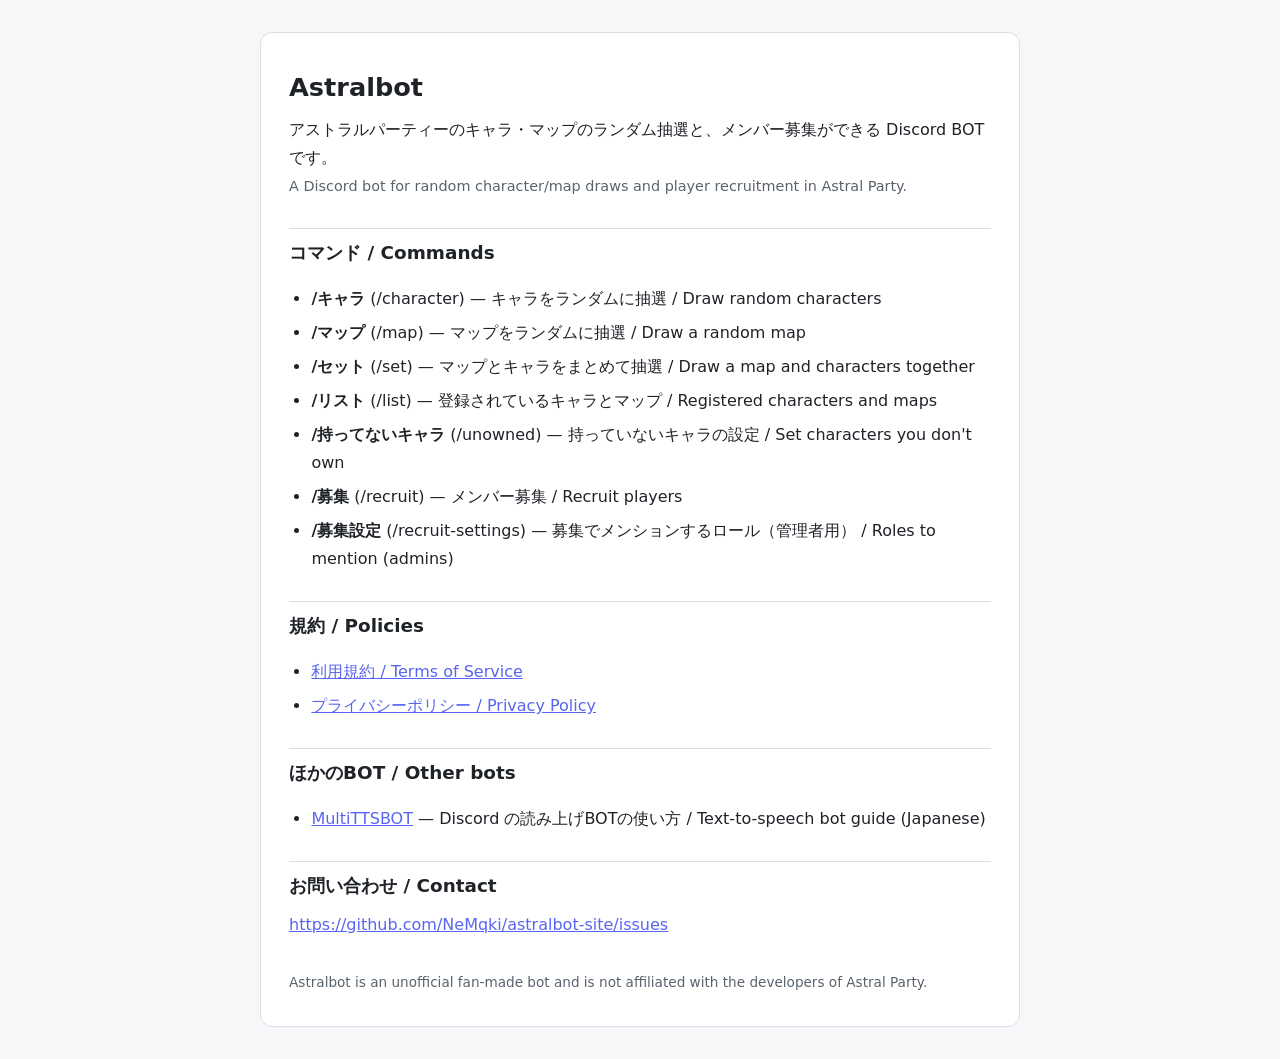
==== index.html @ 7a22a89e "Add MultiTTSBOT usage page Co-Authored-By: Claude Opus 5.5 <noreply@anthropic.com>" ====
<!doctype html>
<html lang="ja">
<head>
<meta charset="utf-8">
<meta name="viewport" content="width=device-width, initial-scale=1">
<title>Astralbot</title>
<link rel="stylesheet" href="style.css">
</head>
<body>
<main>
<h1>Astralbot</h1>
<p>アストラルパーティーのキャラ・マップのランダム抽選と、メンバー募集ができる Discord BOT です。<br>
<span class="sub">A Discord bot for random character/map draws and player recruitment in Astral Party.</span></p>

<h2>コマンド / Commands</h2>
<ul>
  <li><b>/キャラ</b> (/character) — キャラをランダムに抽選 / Draw random characters</li>
  <li><b>/マップ</b> (/map) — マップをランダムに抽選 / Draw a random map</li>
  <li><b>/セット</b> (/set) — マップとキャラをまとめて抽選 / Draw a map and characters together</li>
  <li><b>/リスト</b> (/list) — 登録されているキャラとマップ / Registered characters and maps</li>
  <li><b>/持ってないキャラ</b> (/unowned) — 持っていないキャラの設定 / Set characters you don't own</li>
  <li><b>/募集</b> (/recruit) — メンバー募集 / Recruit players</li>
  <li><b>/募集設定</b> (/recruit-settings) — 募集でメンションするロール（管理者用） / Roles to mention (admins)</li>
</ul>

<h2>規約 / Policies</h2>
<ul>
  <li><a href="terms.html">利用規約 / Terms of Service</a></li>
  <li><a href="privacy.html">プライバシーポリシー / Privacy Policy</a></li>
</ul>

<h2>ほかのBOT / Other bots</h2>
<ul>
  <li><a href="tts/">MultiTTSBOT</a> — Discord の読み上げBOTの使い方 / Text-to-speech bot guide (Japanese)</li>
</ul>

<h2>お問い合わせ / Contact</h2>
<p><a href="https://github.com/NeMqki/astralbot-site/issues">https://github.com/NeMqki/astralbot-site/issues</a></p>

<footer>Astralbot is an unofficial fan-made bot and is not affiliated with the developers of Astral Party.</footer>
</main>
</body>
</html>
---- style.css ----
:root {
  --bg: #f7f7f9;
  --card: #ffffff;
  --text: #1f2328;
  --sub: #59636e;
  --line: #d8dee4;
  --accent: #5865f2;
}
@media (prefers-color-scheme: dark) {
  :root {
    --bg: #1e1f22;
    --card: #2b2d31;
    --text: #f2f3f5;
    --sub: #b5bac1;
    --line: #3f4147;
    --accent: #8891f2;
  }
}
* { box-sizing: border-box; }
body {
  margin: 0;
  background: var(--bg);
  color: var(--text);
  font-family: system-ui, -apple-system, "Segoe UI", "Hiragino Sans", "Yu Gothic UI", Meiryo, sans-serif;
  line-height: 1.75;
}
main {
  max-width: 760px;
  margin: 32px auto;
  padding: 32px 28px;
  background: var(--card);
  border: 1px solid var(--line);
  border-radius: 12px;
}
@media (max-width: 800px) {
  main { margin: 0; border-radius: 0; border-left: 0; border-right: 0; padding: 24px 16px; }
}
h1 { font-size: 1.6rem; margin: 0 0 4px; }
h2 { font-size: 1.15rem; margin: 28px 0 8px; padding-top: 8px; border-top: 1px solid var(--line); }
h3 { font-size: 1rem; margin: 16px 0 4px; }
p, li { margin: 6px 0; }
ul, ol { padding-left: 1.4em; }
a { color: var(--accent); }
.sub { color: var(--sub); font-size: 0.9rem; }
nav.lang { display: flex; gap: 12px; margin: 0 0 20px; font-size: 0.95rem; }
nav.lang a { text-decoration: none; padding: 2px 10px; border: 1px solid var(--line); border-radius: 999px; }
section + section { margin-top: 48px; padding-top: 8px; border-top: 3px double var(--line); }
footer { margin-top: 32px; color: var(--sub); font-size: 0.85rem; }
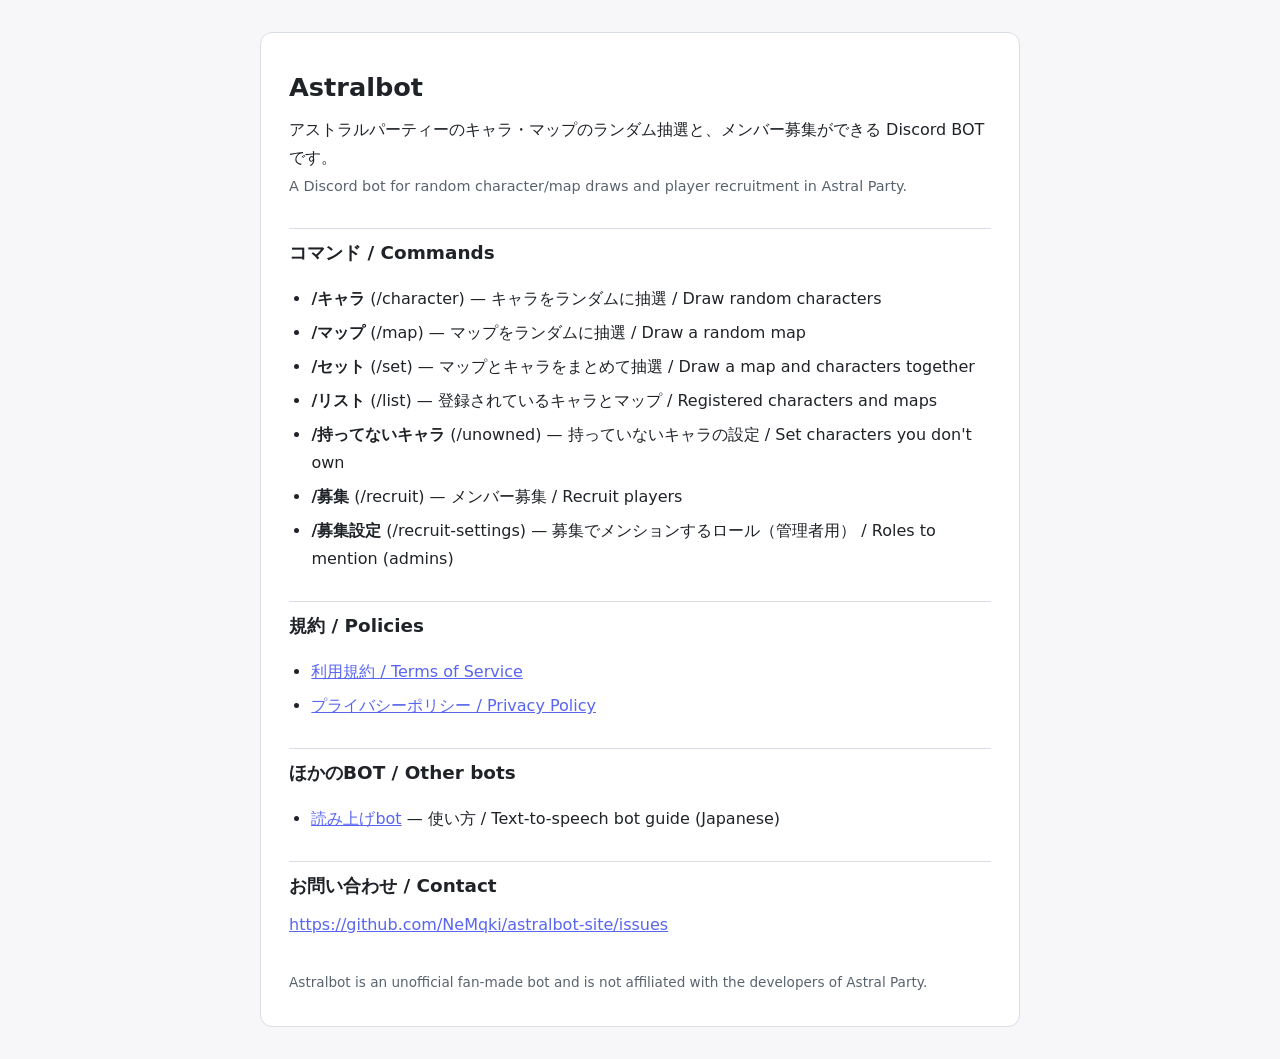
==== commit 7a5d9b9e: "Rename MultiTTSBOT to 読み上げbot on the site Co-Authored-By: Claude Opus 5.5 <noreply@anthropic.com>" ====
--- a/index.html
+++ b/index.html
@@ -31,7 +31,7 @@
 
 <h2>ほかのBOT / Other bots</h2>
 <ul>
-  <li><a href="tts/">MultiTTSBOT</a> — Discord の読み上げBOTの使い方 / Text-to-speech bot guide (Japanese)</li>
+  <li><a href="tts/">読み上げbot</a> — 使い方 / Text-to-speech bot guide (Japanese)</li>
 </ul>
 
 <h2>お問い合わせ / Contact</h2>
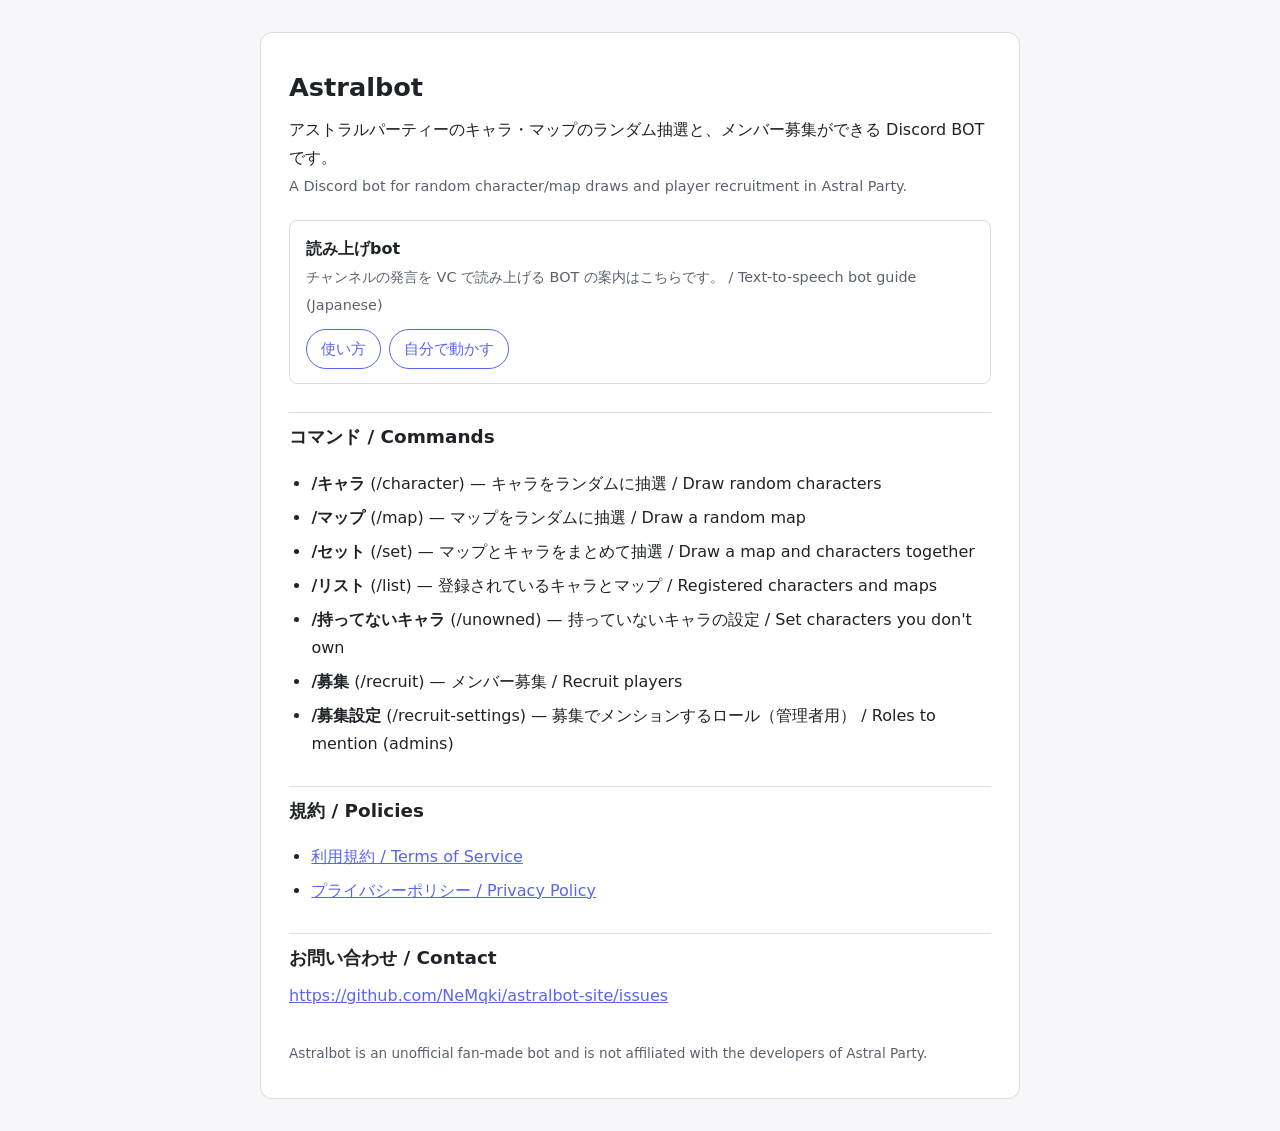
==== commit 0c4e195c: "Show the TTS bot near the top of the site Co-Authored-By: Claude Opus 5.5 <noreply@anthropic.com>" ====
--- a/index.html
+++ b/index.html
@@ -11,6 +11,12 @@
 <h1>Astralbot</h1>
 <p>アストラルパーティーのキャラ・マップのランダム抽選と、メンバー募集ができる Discord BOT です。<br>
 <span class="sub">A Discord bot for random character/map draws and player recruitment in Astral Party.</span></p>
+
+<aside class="other-bot">
+  <p><b>読み上げbot</b><br>
+  <span class="sub">チャンネルの発言を VC で読み上げる BOT の案内はこちらです。 / Text-to-speech bot guide (Japanese)</span></p>
+  <p class="other-bot-links"><a href="tts/">使い方</a><a href="tts/selfhost.html">自分で動かす</a></p>
+</aside>
 
 <h2>コマンド / Commands</h2>
 <ul>
@@ -29,11 +35,6 @@
   <li><a href="privacy.html">プライバシーポリシー / Privacy Policy</a></li>
 </ul>
 
-<h2>ほかのBOT / Other bots</h2>
-<ul>
-  <li><a href="tts/">読み上げbot</a> — 使い方 / Text-to-speech bot guide (Japanese)</li>
-</ul>
-
 <h2>お問い合わせ / Contact</h2>
 <p><a href="https://github.com/NeMqki/astralbot-site/issues">https://github.com/NeMqki/astralbot-site/issues</a></p>
 
--- a/style.css
+++ b/style.css
@@ -46,3 +46,8 @@
 nav.lang a { text-decoration: none; padding: 2px 10px; border: 1px solid var(--line); border-radius: 999px; }
 section + section { margin-top: 48px; padding-top: 8px; border-top: 3px double var(--line); }
 footer { margin-top: 32px; color: var(--sub); font-size: 0.85rem; }
+.other-bot { margin: 20px 0 0; padding: 14px 16px; border: 1px solid var(--line); border-radius: 8px; }
+.other-bot p { margin: 0; }
+.other-bot-links { display: flex; flex-wrap: wrap; gap: 8px; margin-top: 10px !important; }
+.other-bot-links a { padding: 6px 14px; border: 1px solid var(--accent); border-radius: 999px; font-size: 0.95rem; text-decoration: none; }
+.other-bot-links a:hover { background: var(--accent); color: var(--card); }
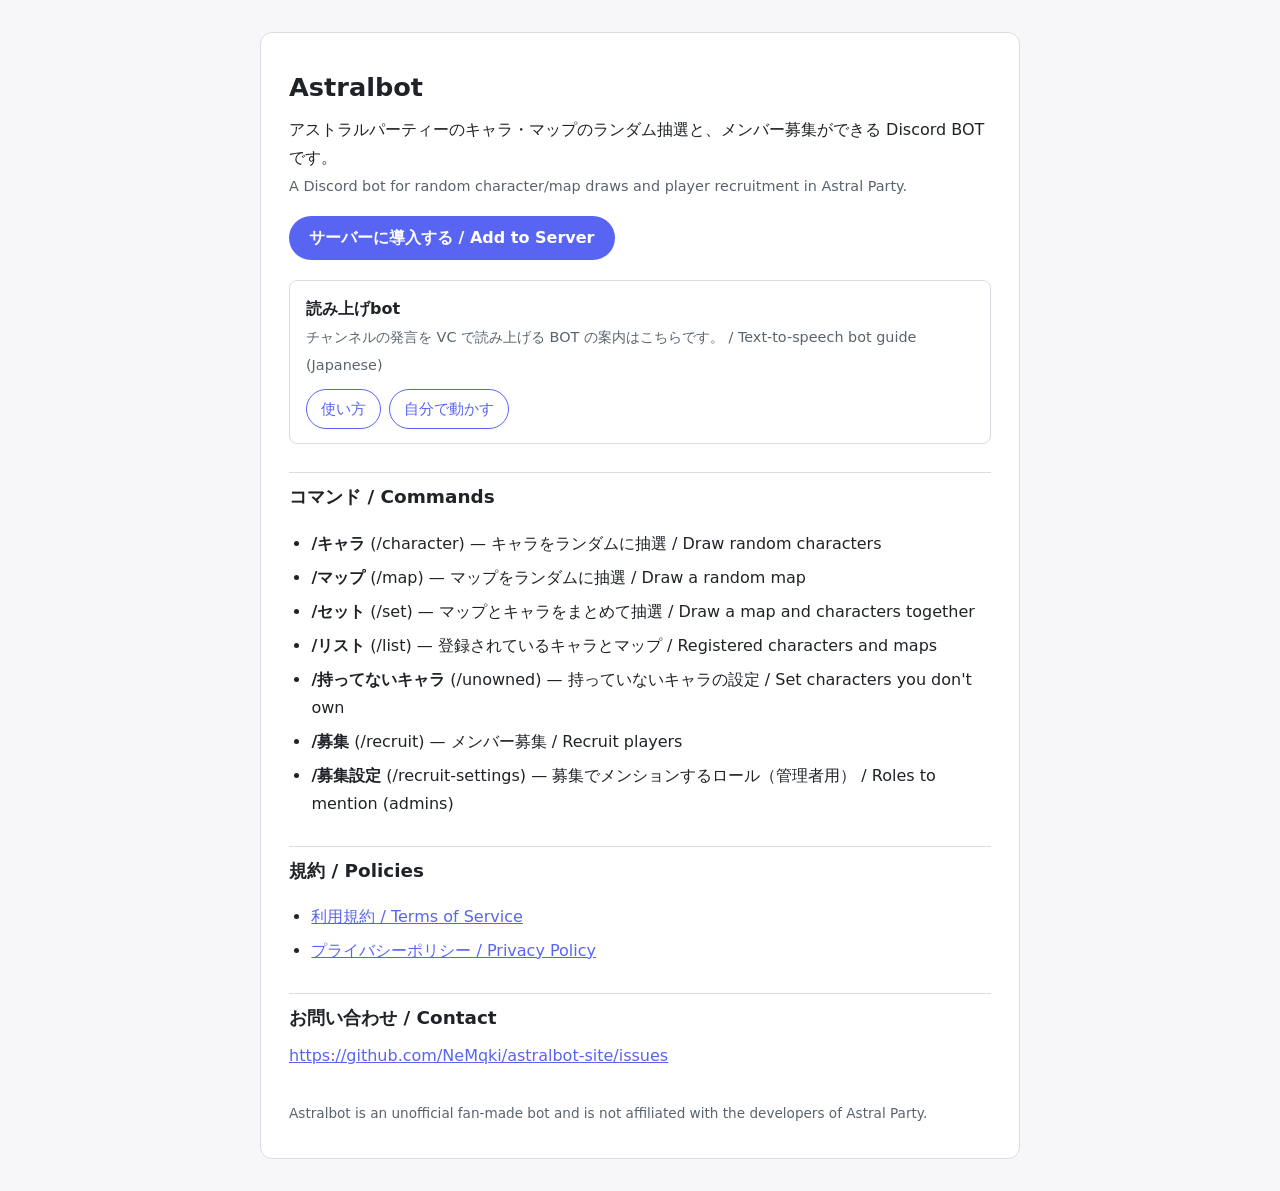
==== commit 9b392d85: "Add invite link to the top page Co-Authored-By: Claude Opus 5.5 <noreply@anthropic.com>" ====
--- a/index.html
+++ b/index.html
@@ -4,13 +4,15 @@
 <meta charset="utf-8">
 <meta name="viewport" content="width=device-width, initial-scale=1">
 <title>Astralbot</title>
-<link rel="stylesheet" href="style.css">
+<link rel="stylesheet" href="style.css?v=2">
 </head>
 <body>
 <main>
 <h1>Astralbot</h1>
 <p>アストラルパーティーのキャラ・マップのランダム抽選と、メンバー募集ができる Discord BOT です。<br>
 <span class="sub">A Discord bot for random character/map draws and player recruitment in Astral Party.</span></p>
+
+<p class="invite"><a href="https://discord.com/oauth2/authorize?client_id=1564481548802203668">サーバーに導入する / Add to Server</a></p>
 
 <aside class="other-bot">
   <p><b>読み上げbot</b><br>
--- a/style.css
+++ b/style.css
@@ -46,6 +46,9 @@
 nav.lang a { text-decoration: none; padding: 2px 10px; border: 1px solid var(--line); border-radius: 999px; }
 section + section { margin-top: 48px; padding-top: 8px; border-top: 3px double var(--line); }
 footer { margin-top: 32px; color: var(--sub); font-size: 0.85rem; }
+.invite { margin: 16px 0 0; }
+.invite a { display: inline-block; padding: 8px 20px; background: var(--accent); color: var(--card); border-radius: 999px; font-weight: 600; text-decoration: none; }
+.invite a:hover { opacity: 0.85; }
 .other-bot { margin: 20px 0 0; padding: 14px 16px; border: 1px solid var(--line); border-radius: 8px; }
 .other-bot p { margin: 0; }
 .other-bot-links { display: flex; flex-wrap: wrap; gap: 8px; margin-top: 10px !important; }
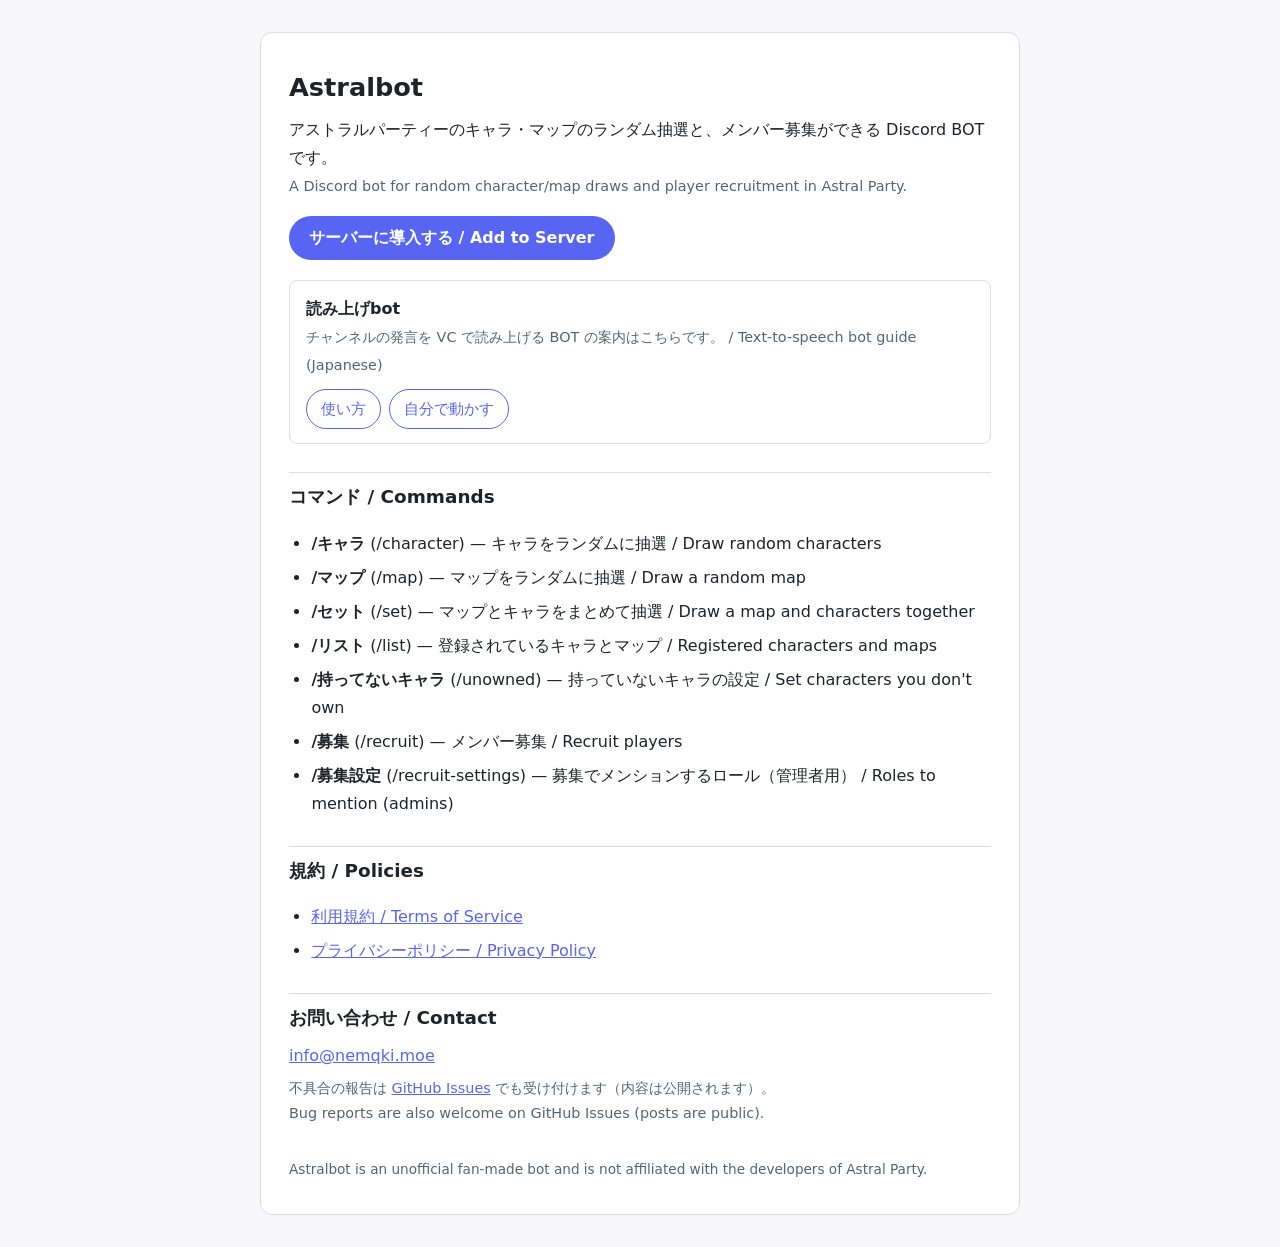
==== commit 78c3d3f8: "Use email as the contact address Co-Authored-By: Claude Opus 5.5 <noreply@anthropic.com>" ====
--- a/index.html
+++ b/index.html
@@ -38,7 +38,8 @@
 </ul>
 
 <h2>お問い合わせ / Contact</h2>
-<p><a href="https://github.com/NeMqki/astralbot-site/issues">https://github.com/NeMqki/astralbot-site/issues</a></p>
+<p><a href="mailto:info@nemqki.moe">info@nemqki.moe</a></p>
+<p class="sub">不具合の報告は <a href="https://github.com/NeMqki/astralbot-site/issues">GitHub Issues</a> でも受け付けます（内容は公開されます）。<br>Bug reports are also welcome on GitHub Issues (posts are public).</p>
 
 <footer>Astralbot is an unofficial fan-made bot and is not affiliated with the developers of Astral Party.</footer>
 </main>
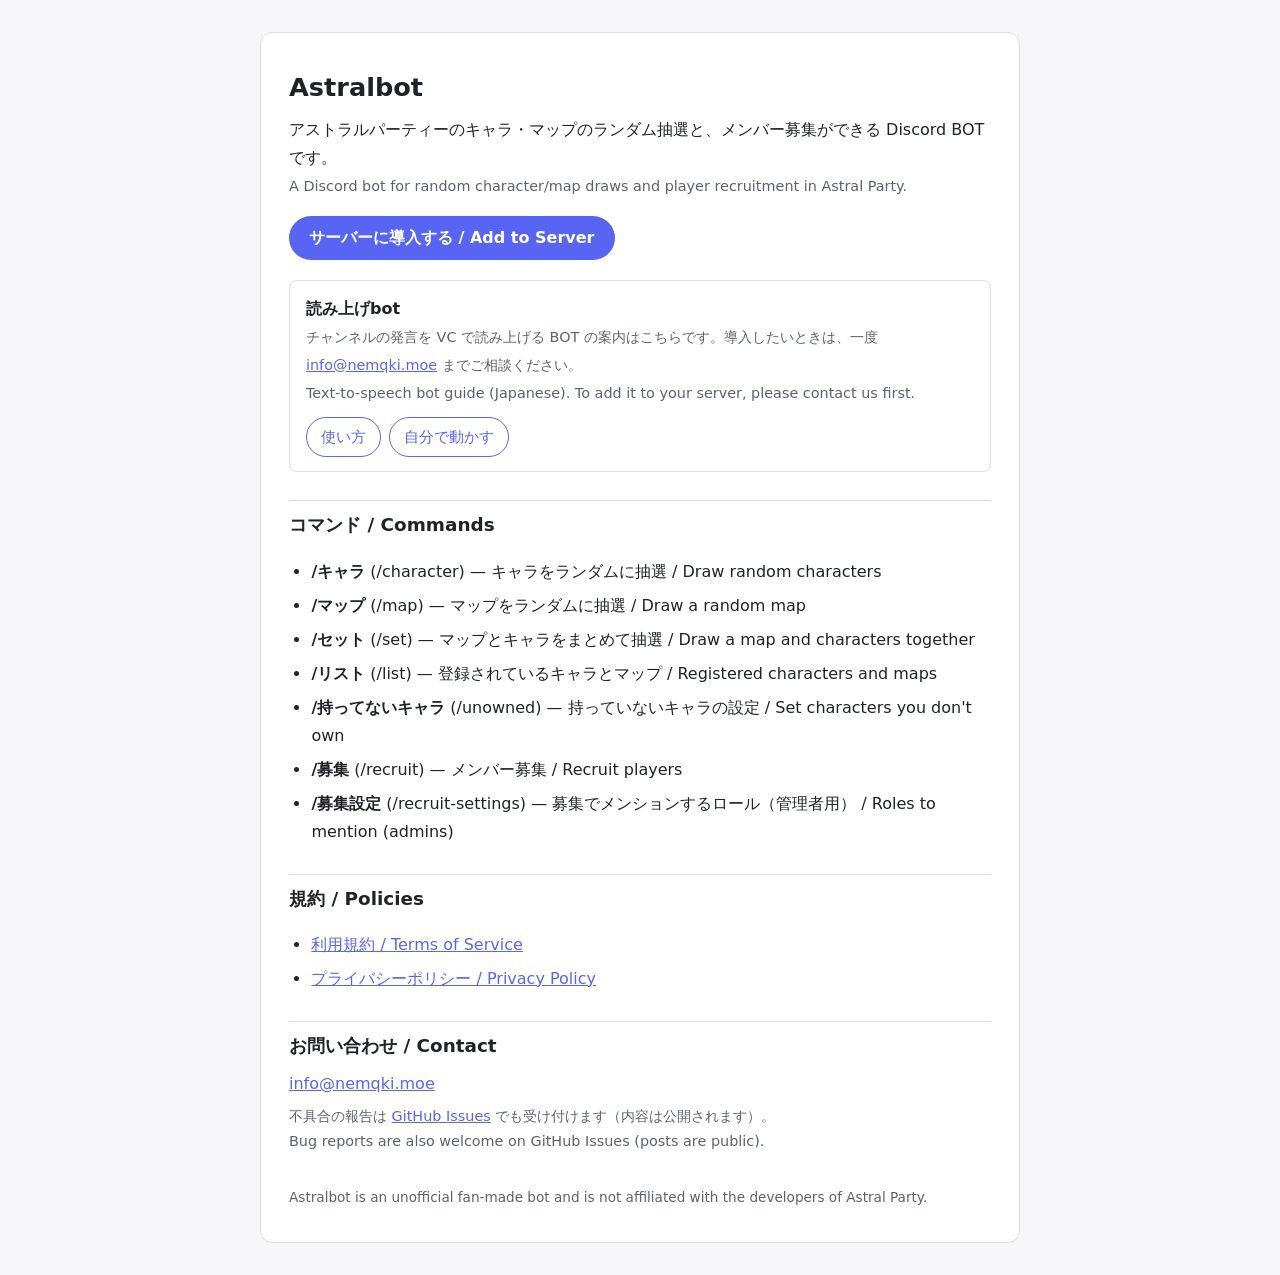
==== commit 879d0934: "Ask people to get in touch before adding the TTS bot Co-Authored-By: Claude Opus 5.5 <noreply@anthro" ====
--- a/index.html
+++ b/index.html
@@ -16,7 +16,8 @@
 
 <aside class="other-bot">
   <p><b>読み上げbot</b><br>
-  <span class="sub">チャンネルの発言を VC で読み上げる BOT の案内はこちらです。 / Text-to-speech bot guide (Japanese)</span></p>
+  <span class="sub">チャンネルの発言を VC で読み上げる BOT の案内はこちらです。導入したいときは、一度 <a href="mailto:info@nemqki.moe">info@nemqki.moe</a> までご相談ください。<br>
+  Text-to-speech bot guide (Japanese). To add it to your server, please contact us first.</span></p>
   <p class="other-bot-links"><a href="tts/">使い方</a><a href="tts/selfhost.html">自分で動かす</a></p>
 </aside>
 
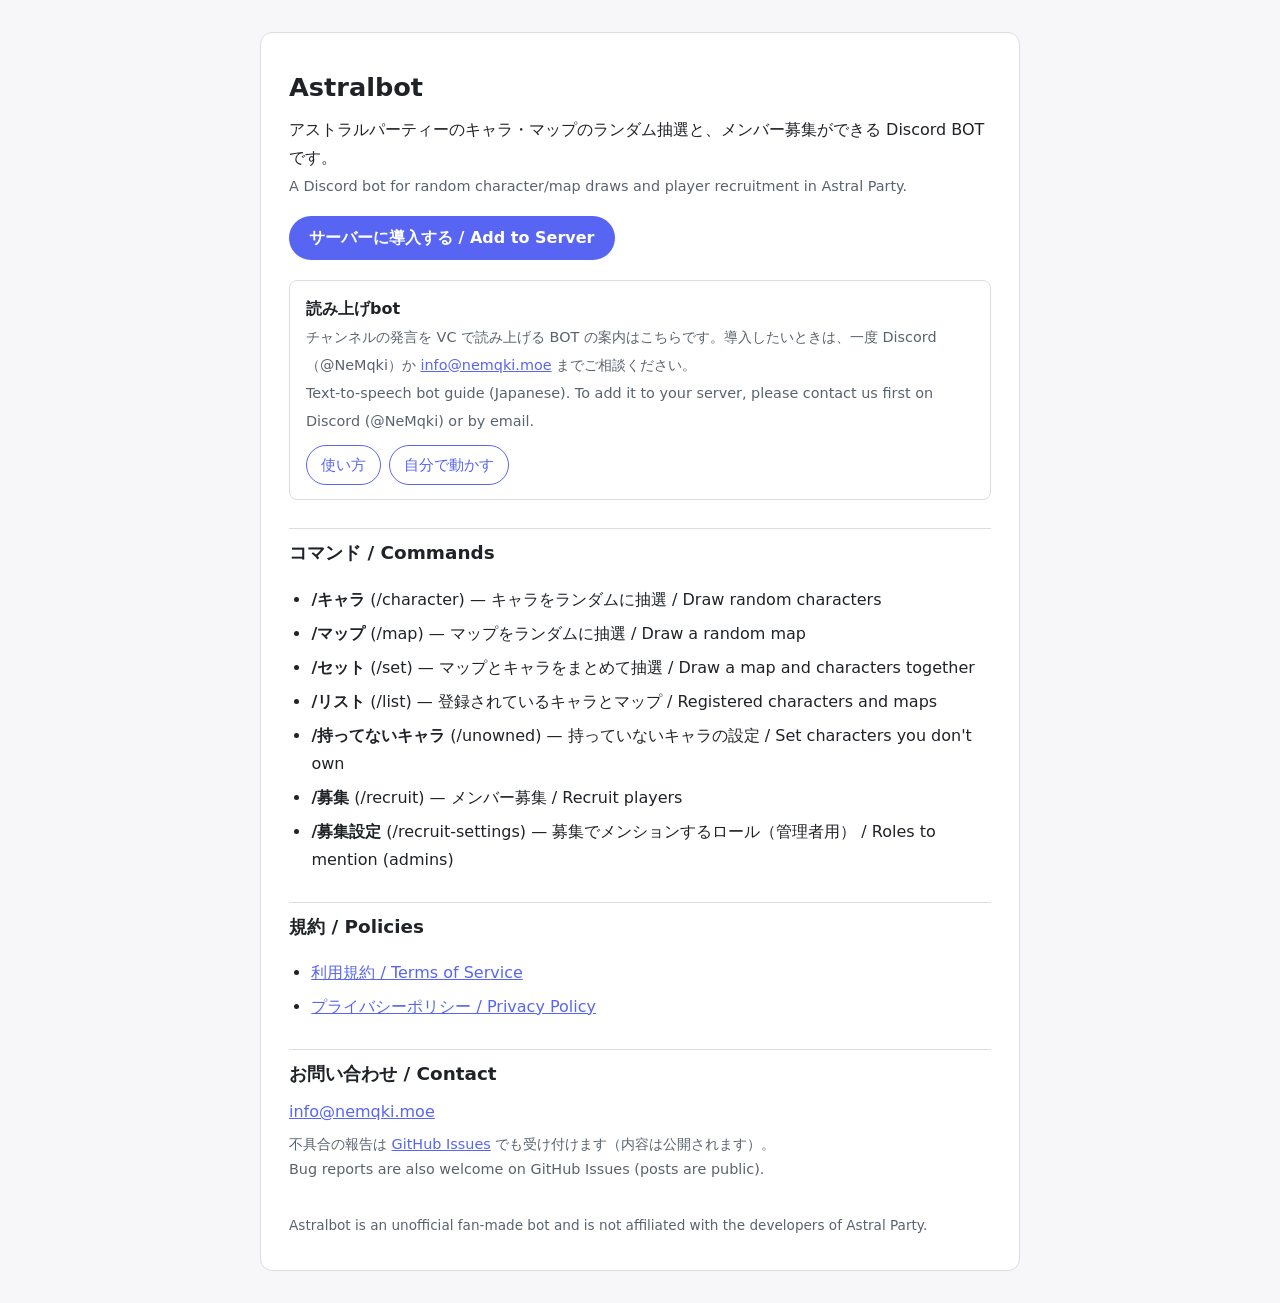
==== commit 480c20f7: "Add Discord as a contact for the TTS bot Co-Authored-By: Claude Opus 5.5 <noreply@anthropic.com>" ====
--- a/index.html
+++ b/index.html
@@ -16,8 +16,8 @@
 
 <aside class="other-bot">
   <p><b>読み上げbot</b><br>
-  <span class="sub">チャンネルの発言を VC で読み上げる BOT の案内はこちらです。導入したいときは、一度 <a href="mailto:info@nemqki.moe">info@nemqki.moe</a> までご相談ください。<br>
-  Text-to-speech bot guide (Japanese). To add it to your server, please contact us first.</span></p>
+  <span class="sub">チャンネルの発言を VC で読み上げる BOT の案内はこちらです。導入したいときは、一度 Discord（@NeMqki）か <a href="mailto:info@nemqki.moe">info@nemqki.moe</a> までご相談ください。<br>
+  Text-to-speech bot guide (Japanese). To add it to your server, please contact us first on Discord (@NeMqki) or by email.</span></p>
   <p class="other-bot-links"><a href="tts/">使い方</a><a href="tts/selfhost.html">自分で動かす</a></p>
 </aside>
 
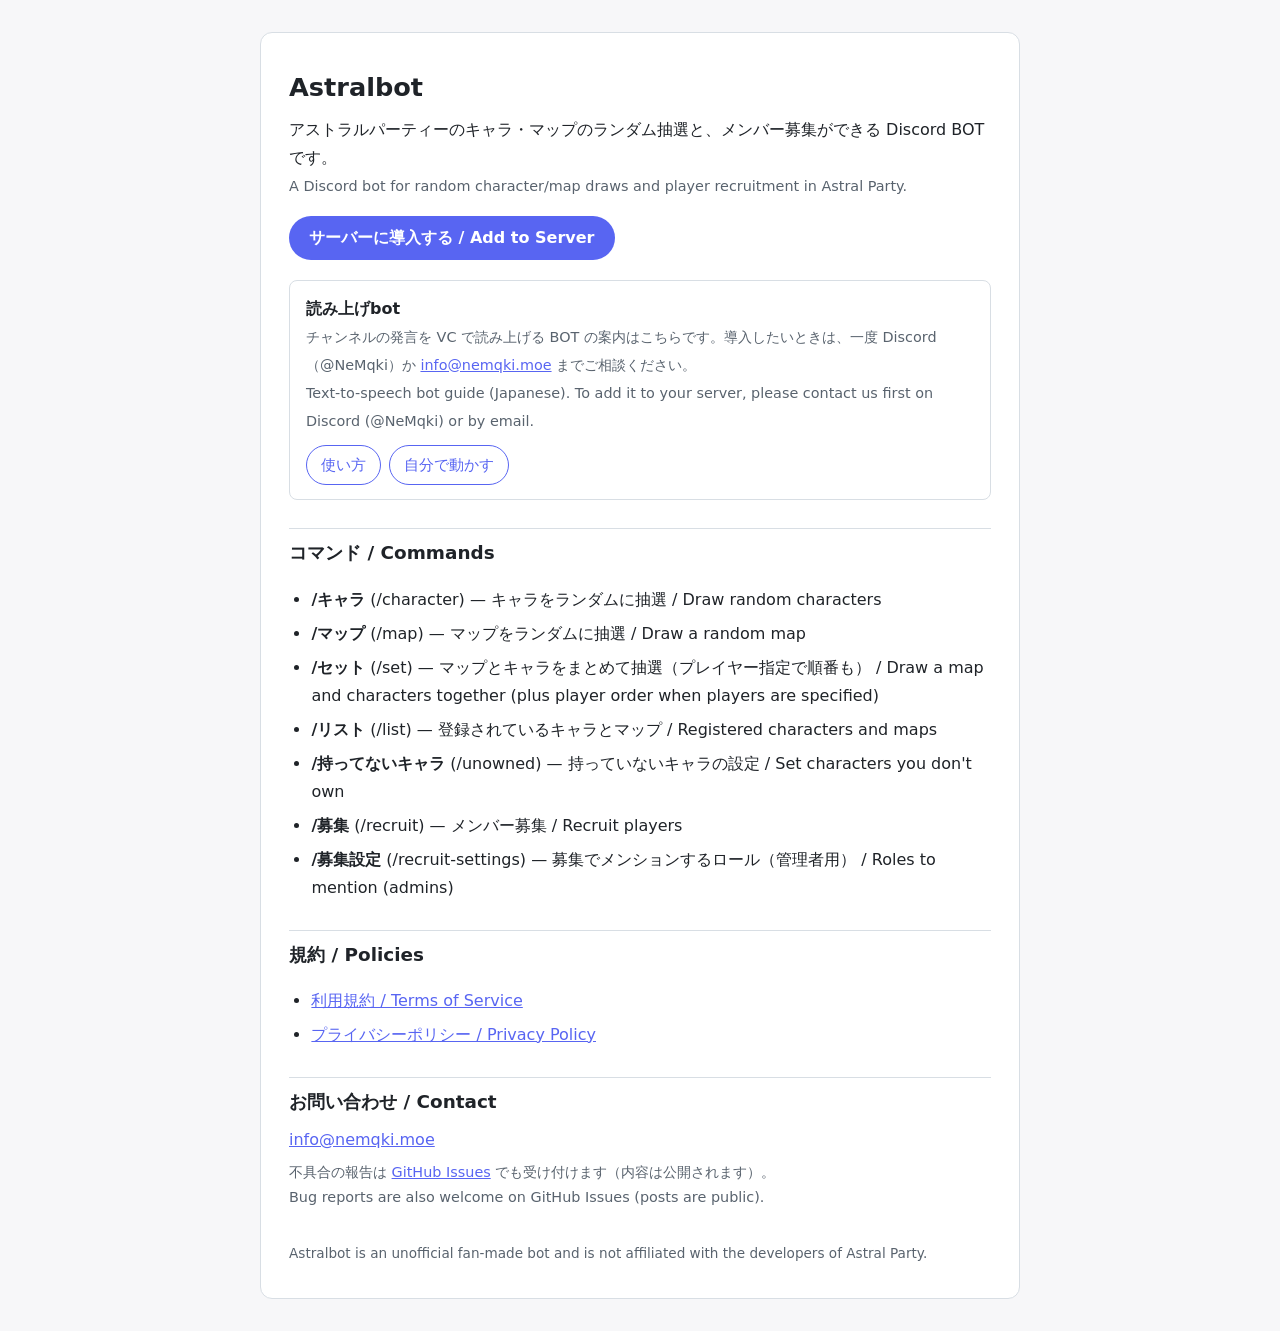
==== commit 8f838287: "Mention player order in the set command Co-Authored-By: Claude Opus 5.5 <noreply@anthropic.com>" ====
--- a/index.html
+++ b/index.html
@@ -25,7 +25,7 @@
 <ul>
   <li><b>/キャラ</b> (/character) — キャラをランダムに抽選 / Draw random characters</li>
   <li><b>/マップ</b> (/map) — マップをランダムに抽選 / Draw a random map</li>
-  <li><b>/セット</b> (/set) — マップとキャラをまとめて抽選 / Draw a map and characters together</li>
+  <li><b>/セット</b> (/set) — マップとキャラをまとめて抽選（プレイヤー指定で順番も） / Draw a map and characters together (plus player order when players are specified)</li>
   <li><b>/リスト</b> (/list) — 登録されているキャラとマップ / Registered characters and maps</li>
   <li><b>/持ってないキャラ</b> (/unowned) — 持っていないキャラの設定 / Set characters you don't own</li>
   <li><b>/募集</b> (/recruit) — メンバー募集 / Recruit players</li>
